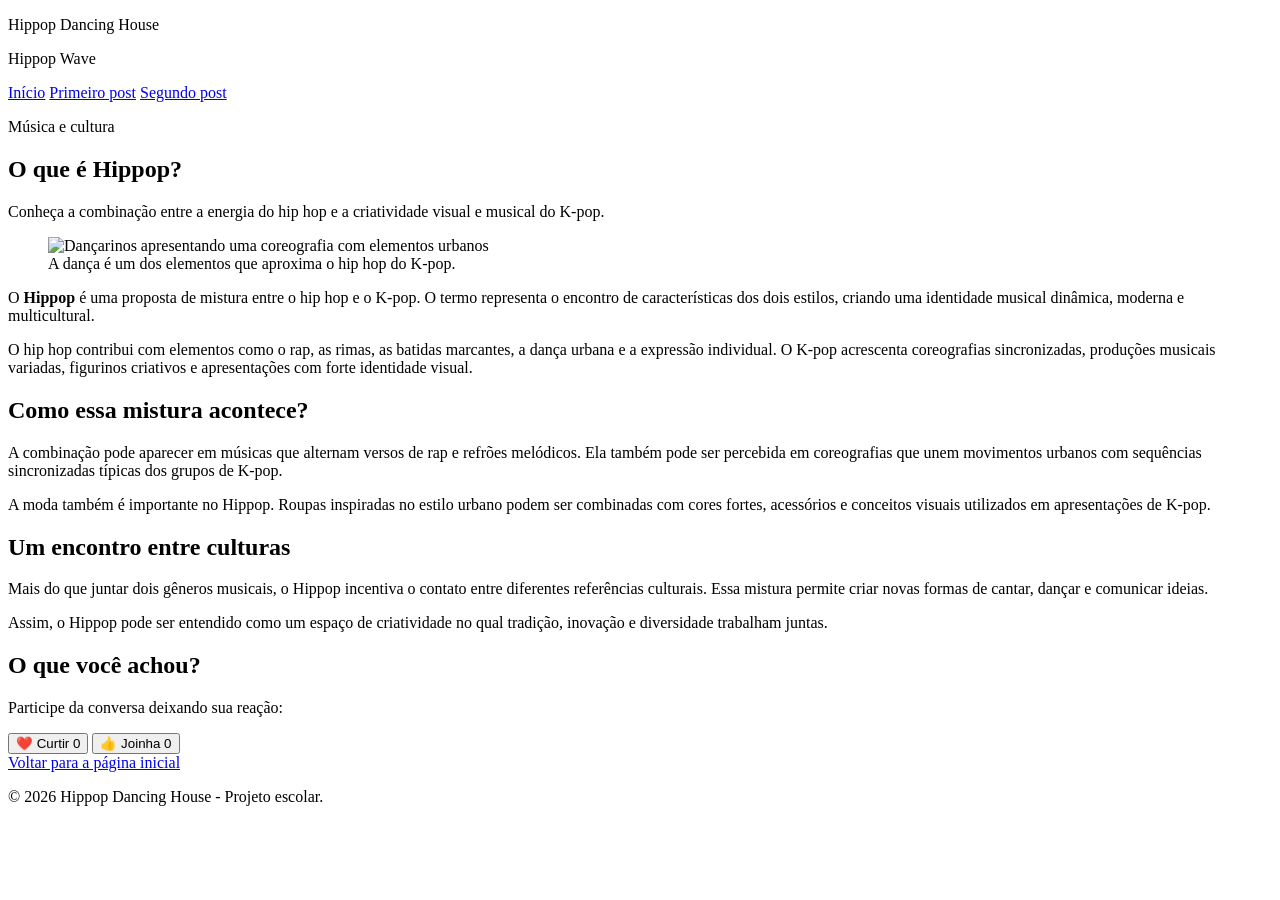
==== post1.html @ 16ffb063 "Create post1.html" ====
<!DOCTYPE html>
<html lang="pt-BR">
<head>
    <meta charset="UTF-8">
    <meta name="viewport" content="width=device-width, initial-scale=1.0">

    <meta
        name="description"
        content="Introdução ao Hippop, combinação entre hip hop e K-pop."
    >

    <title>O que é Hippop? | Hippop Wave</title>

    <link rel="stylesheet" href="style.css">
</head>

<body>

    <header>
        <div class="container">

            <p class="nome-empresa">Hippop Dancing House</p>

            <p class="titulo-site">Hippop Wave</p>

            <nav aria-label="Navegação principal">
                <a href="index.html">Início</a>
                <a href="post1.html" aria-current="page">Primeiro post</a>
                <a href="post2.html">Segundo post</a>
            </nav>

        </div>
    </header>


    <main class="container">

        <article>

            <header class="cabecalho-post">

                <p class="categoria">Música e cultura</p>

                <h1>O que é Hippop?</h1>

                <p class="resumo">
                    Conheça a combinação entre a energia do hip hop e a
                    criatividade visual e musical do K-pop.
                </p>

            </header>


            <figure class="imagem-post">

                <img
                    src="imagem1.png"
                    alt="Dançarinos apresentando uma coreografia com elementos urbanos"
                >

                <figcaption>
                    A dança é um dos elementos que aproxima o hip hop do K-pop.
                </figcaption>

            </figure>


            <p>
                O <strong>Hippop</strong> é uma proposta de mistura entre o hip
                hop e o K-pop. O termo representa o encontro de características
                dos dois estilos, criando uma identidade musical dinâmica,
                moderna e multicultural.
            </p>

            <p>
                O hip hop contribui com elementos como o rap, as rimas, as
                batidas marcantes, a dança urbana e a expressão individual. O
                K-pop acrescenta coreografias sincronizadas, produções musicais
                variadas, figurinos criativos e apresentações com forte
                identidade visual.
            </p>


            <h2>Como essa mistura acontece?</h2>

            <p>
                A combinação pode aparecer em músicas que alternam versos de
                rap e refrões melódicos. Ela também pode ser percebida em
                coreografias que unem movimentos urbanos com sequências
                sincronizadas típicas dos grupos de K-pop.
            </p>

            <p>
                A moda também é importante no Hippop. Roupas inspiradas no
                estilo urbano podem ser combinadas com cores fortes, acessórios
                e conceitos visuais utilizados em apresentações de K-pop.
            </p>


            <h2>Um encontro entre culturas</h2>

            <p>
                Mais do que juntar dois gêneros musicais, o Hippop incentiva o
                contato entre diferentes referências culturais. Essa mistura
                permite criar novas formas de cantar, dançar e comunicar ideias.
            </p>

            <p>
                Assim, o Hippop pode ser entendido como um espaço de
                criatividade no qual tradição, inovação e diversidade trabalham
                juntas.
            </p>


            <section class="interacoes" aria-labelledby="interacoes-post1">

                <h2 id="interacoes-post1">O que você achou?</h2>

                <p>
                    Participe da conversa deixando sua reação:
                </p>

                <div class="botoes-interacao">

                    <button
                        class="botao-interacao"
                        type="button"
                        data-tipo="curtida"
                        aria-label="Curtir este artigo"
                    >
                        ❤️ Curtir
                        <span id="contador-curtida">0</span>
                    </button>

                    <button
                        class="botao-interacao"
                        type="button"
                        data-tipo="joinha"
                        aria-label="Dar joinha neste artigo"
                    >
                        👍 Joinha
                        <span id="contador-joinha">0</span>
                    </button>

                </div>

            </section>


            <a class="botao" href="index.html">
                Voltar para a página inicial
            </a>

        </article>

    </main>


    <footer>

        <div class="container">

            <p>
                &copy; 2026 Hippop Dancing House - Projeto escolar.
            </p>

        </div>

    </footer>


    <script src="script.js"></script>

</body>
</html>
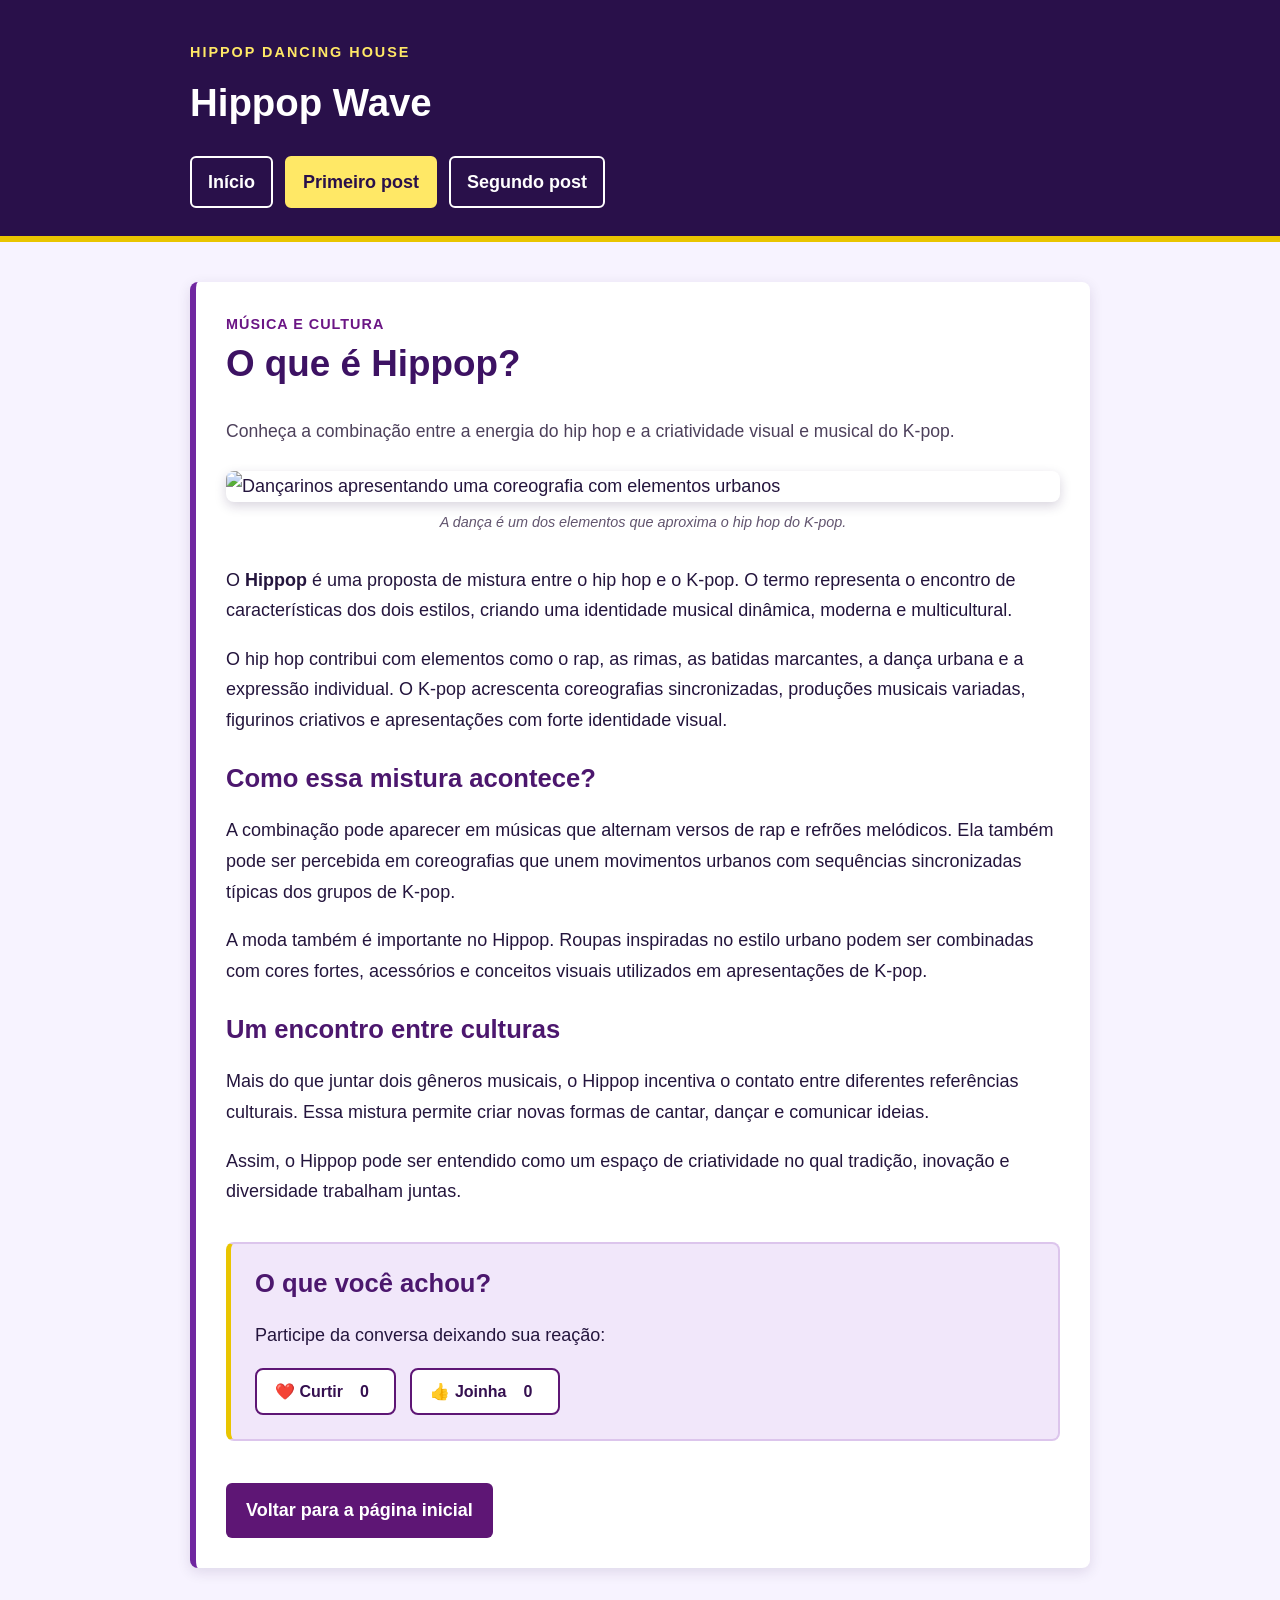
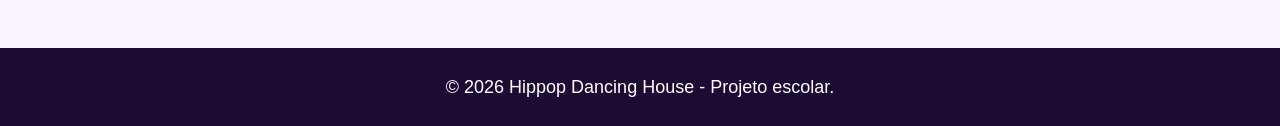
==== commit cdebaf98: "Update post1.html" ====
--- a/post1.html
+++ b/post1.html
@@ -1,35 +1,65 @@
 <!DOCTYPE html>
 <html lang="pt-BR">
+
 <head>
+
     <meta charset="UTF-8">
-    <meta name="viewport" content="width=device-width, initial-scale=1.0">
+
+    <meta
+        name="viewport"
+        content="width=device-width, initial-scale=1.0"
+    >
 
     <meta
         name="description"
         content="Introdução ao Hippop, combinação entre hip hop e K-pop."
     >
 
-    <title>O que é Hippop? | Hippop Wave</title>
+    <title>
+        O que é Hippop? | Hippop Wave
+    </title>
 
     <link rel="stylesheet" href="style.css">
+
 </head>
 
+
 <body>
 
     <header>
+
         <div class="container">
 
-            <p class="nome-empresa">Hippop Dancing House</p>
-
-            <p class="titulo-site">Hippop Wave</p>
+            <p class="nome-empresa">
+                Hippop Dancing House
+            </p>
+
+            <p class="titulo-site">
+                Hippop Wave
+            </p>
+
 
             <nav aria-label="Navegação principal">
-                <a href="index.html">Início</a>
-                <a href="post1.html" aria-current="page">Primeiro post</a>
-                <a href="post2.html">Segundo post</a>
+
+                <a href="index.html">
+                    Início
+                </a>
+
+                <a
+                    href="post1.html"
+                    aria-current="page"
+                >
+                    Primeiro post
+                </a>
+
+                <a href="post2.html">
+                    Segundo post
+                </a>
+
             </nav>
 
         </div>
+
     </header>
 
 
@@ -39,17 +69,24 @@
 
             <header class="cabecalho-post">
 
-                <p class="categoria">Música e cultura</p>
-
-                <h1>O que é Hippop?</h1>
+                <p class="categoria">
+                    Música e cultura
+                </p>
+
+                <h1>
+                    O que é Hippop?
+                </h1>
 
                 <p class="resumo">
-                    Conheça a combinação entre a energia do hip hop e a
-                    criatividade visual e musical do K-pop.
+                    Conheça a combinação entre a energia do
+                    hip hop e a criatividade visual e musical
+                    do K-pop.
                 </p>
 
             </header>
 
+
+            <!-- IMAGEM DO PRIMEIRO POST -->
 
             <figure class="imagem-post">
 
@@ -59,68 +96,93 @@
                 >
 
                 <figcaption>
-                    A dança é um dos elementos que aproxima o hip hop do K-pop.
+                    A dança é um dos elementos que aproxima
+                    o hip hop do K-pop.
                 </figcaption>
 
             </figure>
 
 
             <p>
-                O <strong>Hippop</strong> é uma proposta de mistura entre o hip
-                hop e o K-pop. O termo representa o encontro de características
-                dos dois estilos, criando uma identidade musical dinâmica,
-                moderna e multicultural.
-            </p>
-
-            <p>
-                O hip hop contribui com elementos como o rap, as rimas, as
-                batidas marcantes, a dança urbana e a expressão individual. O
-                K-pop acrescenta coreografias sincronizadas, produções musicais
-                variadas, figurinos criativos e apresentações com forte
-                identidade visual.
-            </p>
-
-
-            <h2>Como essa mistura acontece?</h2>
-
-            <p>
-                A combinação pode aparecer em músicas que alternam versos de
-                rap e refrões melódicos. Ela também pode ser percebida em
-                coreografias que unem movimentos urbanos com sequências
+                O <strong>Hippop</strong> é uma proposta de
+                mistura entre o hip hop e o K-pop. O termo
+                representa o encontro de características dos
+                dois estilos, criando uma identidade musical
+                dinâmica, moderna e multicultural.
+            </p>
+
+
+            <p>
+                O hip hop contribui com elementos como o rap,
+                as rimas, as batidas marcantes, a dança urbana
+                e a expressão individual. O K-pop acrescenta
+                coreografias sincronizadas, produções musicais
+                variadas, figurinos criativos e apresentações
+                com forte identidade visual.
+            </p>
+
+
+            <h2>
+                Como essa mistura acontece?
+            </h2>
+
+
+            <p>
+                A combinação pode aparecer em músicas que
+                alternam versos de rap e refrões melódicos.
+                Ela também pode ser percebida em coreografias
+                que unem movimentos urbanos com sequências
                 sincronizadas típicas dos grupos de K-pop.
             </p>
 
-            <p>
-                A moda também é importante no Hippop. Roupas inspiradas no
-                estilo urbano podem ser combinadas com cores fortes, acessórios
-                e conceitos visuais utilizados em apresentações de K-pop.
-            </p>
-
-
-            <h2>Um encontro entre culturas</h2>
-
-            <p>
-                Mais do que juntar dois gêneros musicais, o Hippop incentiva o
-                contato entre diferentes referências culturais. Essa mistura
-                permite criar novas formas de cantar, dançar e comunicar ideias.
-            </p>
-
-            <p>
-                Assim, o Hippop pode ser entendido como um espaço de
-                criatividade no qual tradição, inovação e diversidade trabalham
-                juntas.
-            </p>
-
-
-            <section class="interacoes" aria-labelledby="interacoes-post1">
-
-                <h2 id="interacoes-post1">O que você achou?</h2>
+
+            <p>
+                A moda também é importante no Hippop. Roupas
+                inspiradas no estilo urbano podem ser combinadas
+                com cores fortes, acessórios e conceitos visuais
+                utilizados em apresentações de K-pop.
+            </p>
+
+
+            <h2>
+                Um encontro entre culturas
+            </h2>
+
+
+            <p>
+                Mais do que juntar dois gêneros musicais, o
+                Hippop incentiva o contato entre diferentes
+                referências culturais. Essa mistura permite
+                criar novas formas de cantar, dançar e comunicar
+                ideias.
+            </p>
+
+
+            <p>
+                Assim, o Hippop pode ser entendido como um
+                espaço de criatividade no qual tradição,
+                inovação e diversidade trabalham juntas.
+            </p>
+
+
+            <!-- ÁREA DE INTERAÇÃO -->
+
+            <section
+                class="interacoes"
+                aria-labelledby="interacoes-post1"
+            >
+
+                <h2 id="interacoes-post1">
+                    O que você achou?
+                </h2>
 
                 <p>
                     Participe da conversa deixando sua reação:
                 </p>
 
+
                 <div class="botoes-interacao">
+
 
                     <button
                         class="botao-interacao"
@@ -128,9 +190,15 @@
                         data-tipo="curtida"
                         aria-label="Curtir este artigo"
                     >
+
                         ❤️ Curtir
-                        <span id="contador-curtida">0</span>
+
+                        <span id="contador-curtida">
+                            0
+                        </span>
+
                     </button>
+
 
                     <button
                         class="botao-interacao"
@@ -138,16 +206,25 @@
                         data-tipo="joinha"
                         aria-label="Dar joinha neste artigo"
                     >
+
                         👍 Joinha
-                        <span id="contador-joinha">0</span>
+
+                        <span id="contador-joinha">
+                            0
+                        </span>
+
                     </button>
 
+
                 </div>
 
             </section>
 
 
-            <a class="botao" href="index.html">
+            <a
+                class="botao"
+                href="index.html"
+            >
                 Voltar para a página inicial
             </a>
 
@@ -161,7 +238,8 @@
         <div class="container">
 
             <p>
-                &copy; 2026 Hippop Dancing House - Projeto escolar.
+                &copy; 2026 Hippop Dancing House -
+                Projeto escolar.
             </p>
 
         </div>
@@ -169,7 +247,11 @@
     </footer>
 
 
+    <!-- JAVASCRIPT -->
+
     <script src="script.js"></script>
 
 </body>
+
 </html>
+
--- a/style.css
+++ b/style.css
@@ -0,0 +1,437 @@
+/* ========================================
+   CONFIGURAÇÕES GERAIS
+======================================== */
+
+* {
+    box-sizing: border-box;
+}
+
+html {
+    scroll-behavior: smooth;
+}
+
+body {
+    margin: 0;
+    background-color: #f7f3ff;
+    color: #24153d;
+    font-family: Arial, Helvetica, sans-serif;
+    font-size: 18px;
+    line-height: 1.7;
+}
+
+.container {
+    width: 90%;
+    max-width: 900px;
+    margin: 0 auto;
+}
+
+
+/* ========================================
+   CABEÇALHO
+======================================== */
+
+body > header {
+    padding: 40px 0 28px;
+    background-color: #29104a;
+    color: #ffffff;
+    border-bottom: 6px solid #e9c500;
+}
+
+.nome-empresa {
+    margin: 0 0 6px;
+    color: #ffe866;
+    font-size: 0.9rem;
+    font-weight: bold;
+    letter-spacing: 2px;
+    text-transform: uppercase;
+}
+
+body > header h1,
+.titulo-site {
+    margin: 0;
+    color: #ffffff;
+    font-size: 2.4rem;
+    font-weight: bold;
+}
+
+.subtitulo {
+    margin: 10px 0 20px;
+    color: #f2eaff;
+}
+
+
+/* ========================================
+   NAVEGAÇÃO
+======================================== */
+
+nav {
+    display: flex;
+    flex-wrap: wrap;
+    gap: 12px;
+    margin-top: 20px;
+}
+
+nav a {
+    padding: 9px 16px;
+    border: 2px solid #ffffff;
+    border-radius: 6px;
+    color: #ffffff;
+    font-weight: bold;
+    text-decoration: none;
+}
+
+nav a:hover,
+nav a:focus {
+    background-color: #ffffff;
+    color: #29104a;
+    outline: 3px solid #ffe866;
+    outline-offset: 2px;
+}
+
+nav a[aria-current="page"] {
+    background-color: #ffe866;
+    border-color: #ffe866;
+    color: #29104a;
+}
+
+
+/* ========================================
+   CONTEÚDO PRINCIPAL
+======================================== */
+
+main {
+    min-height: 60vh;
+    padding-top: 40px;
+    padding-bottom: 50px;
+}
+
+section,
+article {
+    margin-bottom: 30px;
+    padding: 30px;
+    background-color: #ffffff;
+    border-left: 6px solid #7027a0;
+    border-radius: 8px;
+    box-shadow: 0 4px 14px rgba(41, 16, 74, 0.12);
+}
+
+h1,
+h2,
+h3 {
+    line-height: 1.2;
+}
+
+h1 {
+    color: #3d1263;
+    font-size: 2.3rem;
+}
+
+h2 {
+    margin-top: 28px;
+    color: #4c176e;
+    font-size: 1.6rem;
+}
+
+h3 {
+    margin-top: 0;
+    color: #3d1263;
+    font-size: 1.4rem;
+}
+
+section h2,
+article h1 {
+    margin-top: 0;
+}
+
+p {
+    margin-top: 0;
+    margin-bottom: 18px;
+}
+
+.resumo {
+    color: #4d405b;
+    font-size: 1.1rem;
+}
+
+.categoria {
+    margin-bottom: 5px;
+    color: #6b1685;
+    font-size: 0.9rem;
+    font-weight: bold;
+    letter-spacing: 1px;
+    text-transform: uppercase;
+}
+
+
+/* ========================================
+   CARDS DA PÁGINA INICIAL
+======================================== */
+
+.cards {
+    display: grid;
+    grid-template-columns: repeat(2, 1fr);
+    gap: 24px;
+}
+
+.card {
+    display: flex;
+    flex-direction: column;
+    margin: 0;
+    padding: 0;
+    overflow: hidden;
+    background-color: #ffffff;
+    border: 2px solid #eadcf4;
+    border-left: 6px solid #7027a0;
+    border-radius: 8px;
+    box-shadow: 0 4px 14px rgba(41, 16, 74, 0.12);
+}
+
+.card:hover {
+    transform: translateY(-3px);
+    box-shadow: 0 8px 18px rgba(41, 16, 74, 0.18);
+}
+
+.card img {
+    display: block;
+    width: 100%;
+    height: 220px;
+    object-fit: cover;
+}
+
+.card-conteudo {
+    padding: 22px;
+}
+
+.card-conteudo p:not(.categoria) {
+    color: #4d405b;
+}
+
+
+/* ========================================
+   IMAGENS DOS POSTS
+======================================== */
+
+.imagem-post {
+    margin: 25px 0 30px;
+}
+
+.imagem-post img {
+    display: block;
+    width: 100%;
+    max-height: 500px;
+    object-fit: cover;
+    border-radius: 8px;
+    box-shadow: 0 4px 12px rgba(41, 16, 74, 0.18);
+}
+
+.imagem-post figcaption {
+    margin-top: 8px;
+    color: #62556f;
+    font-size: 0.9rem;
+    font-style: italic;
+    text-align: center;
+}
+
+
+/* ========================================
+   LISTA DA EQUIPE
+======================================== */
+
+.equipe {
+    margin: 0;
+    padding: 0;
+    list-style: none;
+}
+
+.equipe li {
+    margin-bottom: 14px;
+    padding: 16px;
+    background-color: #f1e7fa;
+    border-radius: 6px;
+}
+
+.equipe strong,
+.equipe span {
+    display: block;
+}
+
+.equipe span {
+    margin-top: 4px;
+    color: #493c53;
+}
+
+
+/* ========================================
+   BOTÕES E LINKS
+======================================== */
+
+.botao {
+    display: inline-block;
+    margin-top: 12px;
+    padding: 12px 20px;
+    background-color: #5e1675;
+    color: #ffffff;
+    font-weight: bold;
+    text-decoration: none;
+    border-radius: 6px;
+}
+
+.botao:hover,
+.botao:focus {
+    background-color: #351050;
+    outline: 3px solid #d2a900;
+    outline-offset: 3px;
+}
+
+
+/* ========================================
+   ÁREA DE INTERAÇÕES
+======================================== */
+
+.interacoes {
+    margin-top: 35px;
+    padding: 24px;
+    background-color: #f1e7fa;
+    border: 2px solid #dcc5ec;
+    border-left: 5px solid #e9c500;
+    border-radius: 8px;
+    box-shadow: none;
+}
+
+.interacoes h2 {
+    margin-top: 0;
+}
+
+.botoes-interacao {
+    display: flex;
+    flex-wrap: wrap;
+    gap: 14px;
+}
+
+.botao-interacao {
+    padding: 12px 18px;
+    border: 2px solid #5e1675;
+    border-radius: 8px;
+    background-color: #ffffff;
+    color: #351050;
+    font-family: inherit;
+    font-size: 1rem;
+    font-weight: bold;
+    cursor: pointer;
+    transition: 0.2s;
+}
+
+.botao-interacao:hover,
+.botao-interacao:focus {
+    background-color: #5e1675;
+    color: #ffffff;
+    outline: 3px solid #ffe866;
+    outline-offset: 2px;
+}
+
+.botao-interacao.clicado {
+    background-color: #29104a;
+    border-color: #29104a;
+    color: #ffe866;
+    cursor: default;
+}
+
+.botao-interacao:disabled {
+    opacity: 1;
+}
+
+.botao-interacao span {
+    display: inline-block;
+    min-width: 24px;
+    margin-left: 5px;
+}
+
+
+/* ========================================
+   RODAPÉ
+======================================== */
+
+footer {
+    padding: 24px 0;
+    background-color: #1e0b34;
+    color: #ffffff;
+    text-align: center;
+}
+
+footer p {
+    margin: 0;
+}
+
+
+/* ========================================
+   RESPONSIVIDADE
+======================================== */
+
+@media (max-width: 700px) {
+
+    body {
+        font-size: 16px;
+    }
+
+    body > header h1,
+    .titulo-site {
+        font-size: 2rem;
+    }
+
+    section,
+    article {
+        padding: 22px;
+    }
+
+    .cards {
+        grid-template-columns: 1fr;
+    }
+
+    .card img {
+        height: 240px;
+    }
+
+    nav {
+        flex-direction: column;
+    }
+
+    nav a {
+        text-align: center;
+    }
+
+    .botoes-interacao {
+        flex-direction: column;
+    }
+
+    .botao-interacao {
+        width: 100%;
+    }
+
+}
+
+
+/* ========================================
+   TELAS MUITO PEQUENAS
+======================================== */
+
+@media (max-width: 400px) {
+
+    .container {
+        width: 94%;
+    }
+
+    body > header {
+        padding-top: 28px;
+    }
+
+    section,
+    article {
+        padding: 18px;
+    }
+
+    .imagem-post {
+        margin-left: 0;
+        margin-right: 0;
+    }
+
+}
